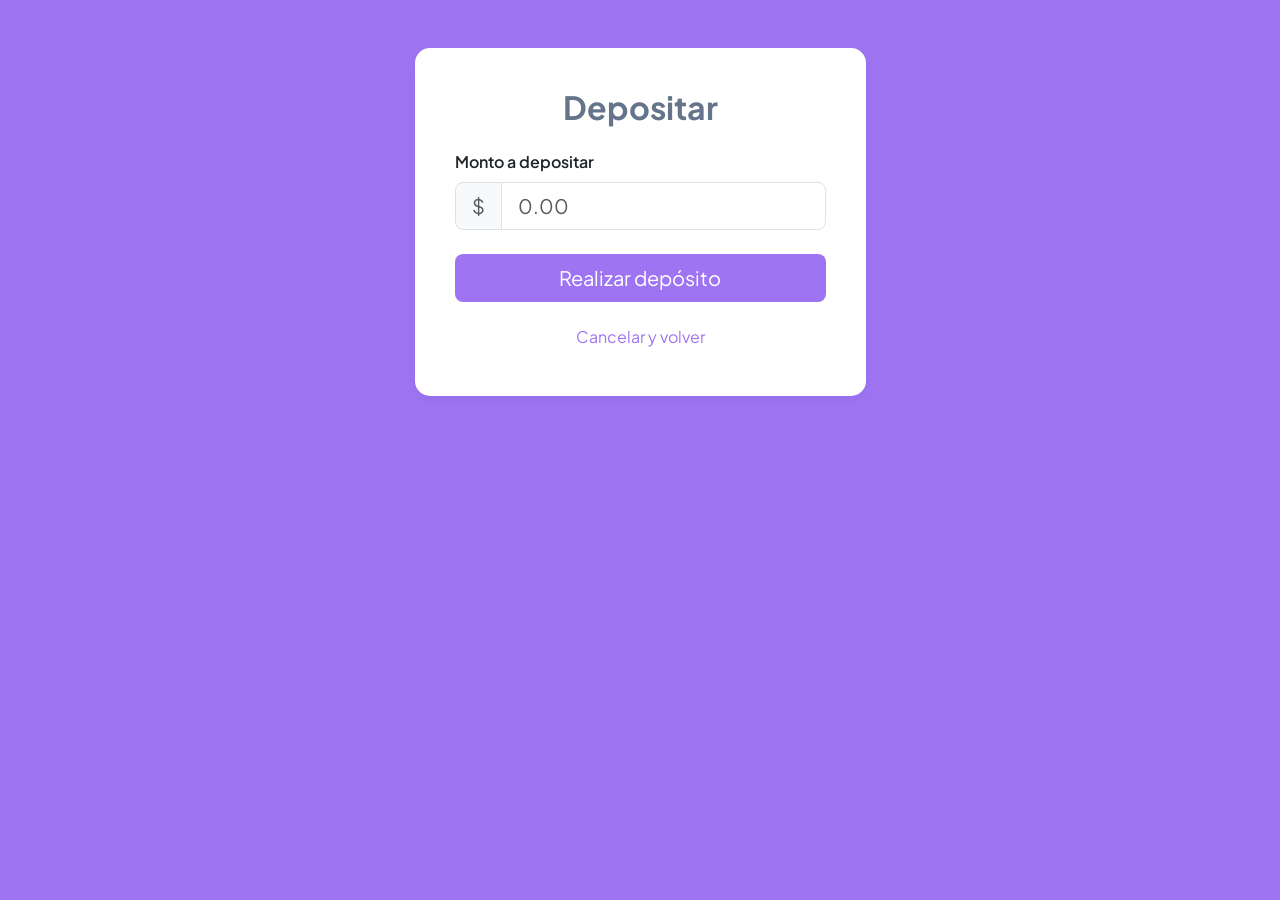
==== deposit.html @ 3713d16b "first commit" ====
<!DOCTYPE html>
<html lang="es">
<head>
    <meta charset="UTF-8">
    <meta name="viewport" content="width=device-width, initial-scale=1.0">
    <title>Alke Wallet - Depositar</title>
    <link href="https://cdn.jsdelivr.net/npm/bootstrap@5.3.0/dist/css/bootstrap.min.css" rel="stylesheet">
    <link rel="stylesheet" href="./css/styledeposit.css">
</head>
<body>

<div class="container my-5">
    <div class="row justify-content-center">
        <div class="col-md-5">
            <div class="card custom-card p-4 bg-white">
                <div class="card-body">
                    <h2 class="titulo-depositar fw-bold mb-4 text-center">Depositar</h2>
                    
                    <form action="menu.html" method="GET">
                        <div class="mb-4">
                            <label for="amount" class="form-label fw-semibold">Monto a depositar</label>
                            <div class="input-group input-group-lg">
                                <span class="input-group-text bg-light text-muted">$</span>
                                <input type="number" class="form-control" id="amount" placeholder="0.00" min="1" step="0.01" required>
                            </div>
                        </div>
                        
                        <div class="d-grid gap-2">
                            <button type="submit" class="btn btn-color btn-lg mb-2">Realizar depósito</button>
                            <a href="menu.html" class="btn btn-cancelar ">Cancelar y volver</a>
                        </div>
                    </form>
                </div>
            </div>
        </div>
    </div>
</div>

<script src="https://cdn.jsdelivr.net/npm/bootstrap@5.3.0/dist/js/bootstrap.bundle.min.js"></script>
</body>
</html>
---- css/styledeposit.css ----
/* Estilos para la Pantalla de deposito */

/* Tipografía para proyecto */
@import url('https://fonts.googleapis.com/css2?family=Plus+Jakarta+Sans:wght@400;500;600;700&display=swap');

body {
     font-family: 'Plus Jakarta Sans', sans-serif;
     background-color: #9E74F2;
}

.custom-card { 
    border: none;
    border-radius: 15px;
    box-shadow: 0 4px 15px rgba(0,0,0,0.05);
}

.titulo-depositar{
     color: #64748b;
}

.btn-color{
     background-color: #9E74F2;
     color: #ffffff;
}
.btn-cancelar{
     color: #9E74F2;
}
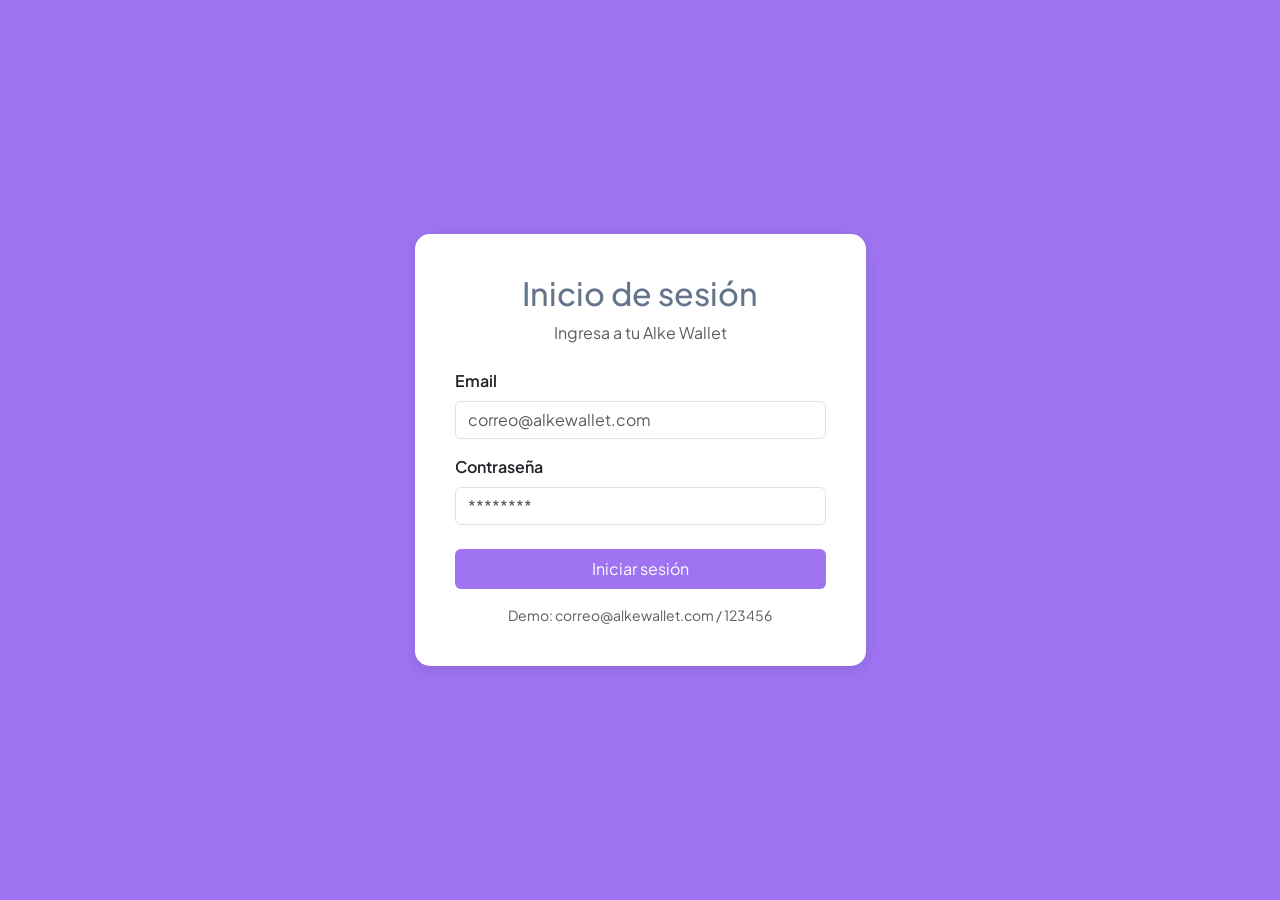
==== commit b282a2a2: "se añadieron las funcionalidades" ====
--- a/deposit.html
+++ b/deposit.html
@@ -11,25 +11,31 @@
 
 <div class="container my-5">
     <div class="row justify-content-center">
-        <div class="col-md-5">
+        <div class="col-md-6">
             <div class="card custom-card p-4 bg-white">
                 <div class="card-body">
-                    <h2 class="titulo-depositar fw-bold mb-4 text-center">Depositar</h2>
-                    
-                    <form action="menu.html" method="GET">
-                        <div class="mb-4">
-                            <label for="amount" class="form-label fw-semibold">Monto a depositar</label>
-                            <div class="input-group input-group-lg">
-                                <span class="input-group-text bg-light text-muted">$</span>
-                                <input type="number" class="form-control" id="amount" placeholder="0.00" min="1" step="0.01" required>
-                            </div>
+                    <h2 class="titulo-depositar fw-bold mb-2 text-center">Depositar</h2>
+                    <p class="text-center text-muted mb-4">
+                        Saldo actual: <strong id="currentBalance">$0</strong>
+                    </p>
+
+                    <div id="alertBox" class="d-none" role="alert"></div>
+
+                    <form id="depositForm">
+                        <label for="amount" class="form-label fw-semibold">Monto a depositar (CLP)</label>
+                        <div class="input-group mb-4">
+                            <span class="input-group-text">$</span>
+                            <input type="number" class="form-control" id="amount" min="1" step="1" placeholder="10000" required>
                         </div>
-                        
-                        <div class="d-grid gap-2">
-                            <button type="submit" class="btn btn-color btn-lg mb-2">Realizar depósito</button>
-                            <a href="menu.html" class="btn btn-cancelar ">Cancelar y volver</a>
+                        <div class="d-grid">
+                            <button type="submit" class="btn btn-color fw-bold py-2">Depositar</button>
                         </div>
                     </form>
+
+                    <hr class="text-muted">
+                    <div class="text-center mt-3">
+                        <a href="menu.html" class="btn btn-cancelar">Volver al menú</a>
+                    </div>
                 </div>
             </div>
         </div>
@@ -37,5 +43,7 @@
 </div>
 
 <script src="https://cdn.jsdelivr.net/npm/bootstrap@5.3.0/dist/js/bootstrap.bundle.min.js"></script>
+<script src="./js/wallet.js"></script>
+<script src="./js/deposit.js"></script>
 </body>
-</html>+</html>
